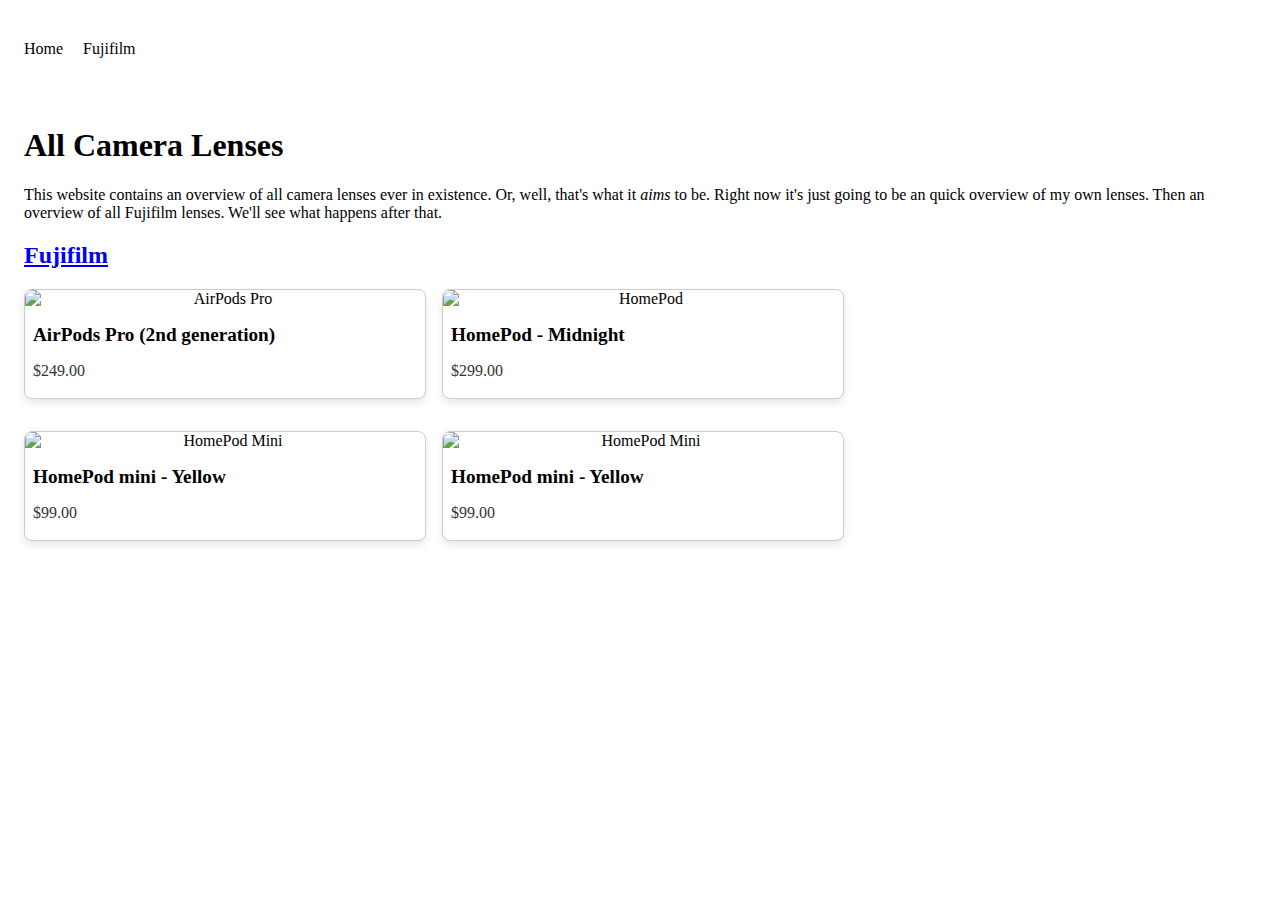
==== index.html @ 9817adc0 "Removed search and fixed media query styles" ====
<!DOCTYPE html>
<html lang="en">
<head>
    <meta charset="UTF-8">
    <meta name="viewport" content="width=device-width, initial-scale=1.0">
    <title>All Camera Lenses</title>
    <link rel="stylesheet" href="styles.css">
</head>
<body>
    <header>
        <nav>
  <ul>
    <li><a href="index.html">Home</a></li>
    <li><a href="fujifilm/index.html">Fujifilm</a></li>
  </ul>
</nav>
        <!-- Header content such as logo, navigation, etc. -->
    </header>
    
    <main>
        <H1>All Camera Lenses</H1>
        <p>This website contains an overview of all camera lenses ever in existence. Or, well, that's what it <i>aims</i> to be. Right now it's just going to be an quick overview of my own lenses. Then an overview of all Fujifilm lenses. We'll see what happens after that.</p>
        <h2><a href="/all-camera-lenses/fujifilm">Fujifilm</a></h2>
        <div class="card-container">
            <div class="card">
              <img src="https://via.placeholder.com/1200" alt="AirPods Pro">
              <h3>AirPods Pro (2nd generation)</h3>
              <p>$249.00</p>
            </div>
            <div class="card">
              <img src="https://via.placeholder.com/1200" alt="HomePod">
              <h3>HomePod - Midnight</h3>
              <p>$299.00</p>
            </div>
            <div class="card">
              <img src="https://via.placeholder.com/1200" alt="HomePod Mini">
              <h3>HomePod mini - Yellow</h3>
              <p>$99.00</p>
            </div>
            <div class="card">
                <img src="https://via.placeholder.com/1200" alt="HomePod Mini">
                <h3>HomePod mini - Yellow</h3>
                <p>$99.00</p>
              </div>
          </div>
    </main>
    
    <footer>
        <!-- Footer content such as copyright information, links, etc. -->
    </footer>

    <!-- Optional: Scripts at the end of the body for better page loading performance -->
    <script src="script.js"></script>
</body>
</html>
---- styles.css ----
/* Navigation styling */
nav {
  box-sizing: border-box;
  padding: 1rem;
}

nav ul {
  list-style-type: none;
  padding: 0;
}

nav li {
  display: inline;
  margin-right: 1rem;
}

nav a {
  text-decoration: none;
  color: #000;
}

nav a:hover {
  text-decoration: underline;
}

/* Main styling */
main {
  box-sizing: border-box;
  padding: 1rem;
}

/* card styling */
.card-container {
  width: 100%;
  display: flex;
  flex-wrap: wrap;
  gap: 1rem;
  justify-content: left;
}

.card {
  border: 1px solid #ccc;
  border-radius: 8px;
  text-align: center;
  background: #fff;
  box-shadow: 0 4px 8px rgba(0, 0, 0, 0.1);
  margin-bottom: 1rem;
  /* Add space below each card */
}

/* CSS for images inside cards */
.card img {
  display: block;
  margin-left: auto;
  margin-right: auto;
  max-width: 100%;
  height: auto;
  border-radius: 8px 8px 0px 0px;
  padding: 0 0 1rem;
}

.card h3 {
  text-align: left;
  margin: 0 8px 16px 8px;
  font-size: 1.2em;
}

.card p {
  text-align: left;
  margin: 0 0.5rem 1rem 0.5rem;
  color: #333;
  font-size: 1rem;
}

/* Mobile view: max 1 card per row */
@media (max-width: 769px) {
  .card {
    width: 100%;
  }
}

/* Tablet view: max 2 cards per row */
@media (min-width: 769px) and (max-width: 899px) {
  .card {
    width: calc(50% - 0.5rem);
    /* Adjust the width; account for gap */
  }
}

/* Desktop view: max 3 cards per row */
@media (min-width: 900px) {
  .card {
    width: calc(33.333% - (2rem / 3));
    /* Adjust the width; account for gap */
  }
}
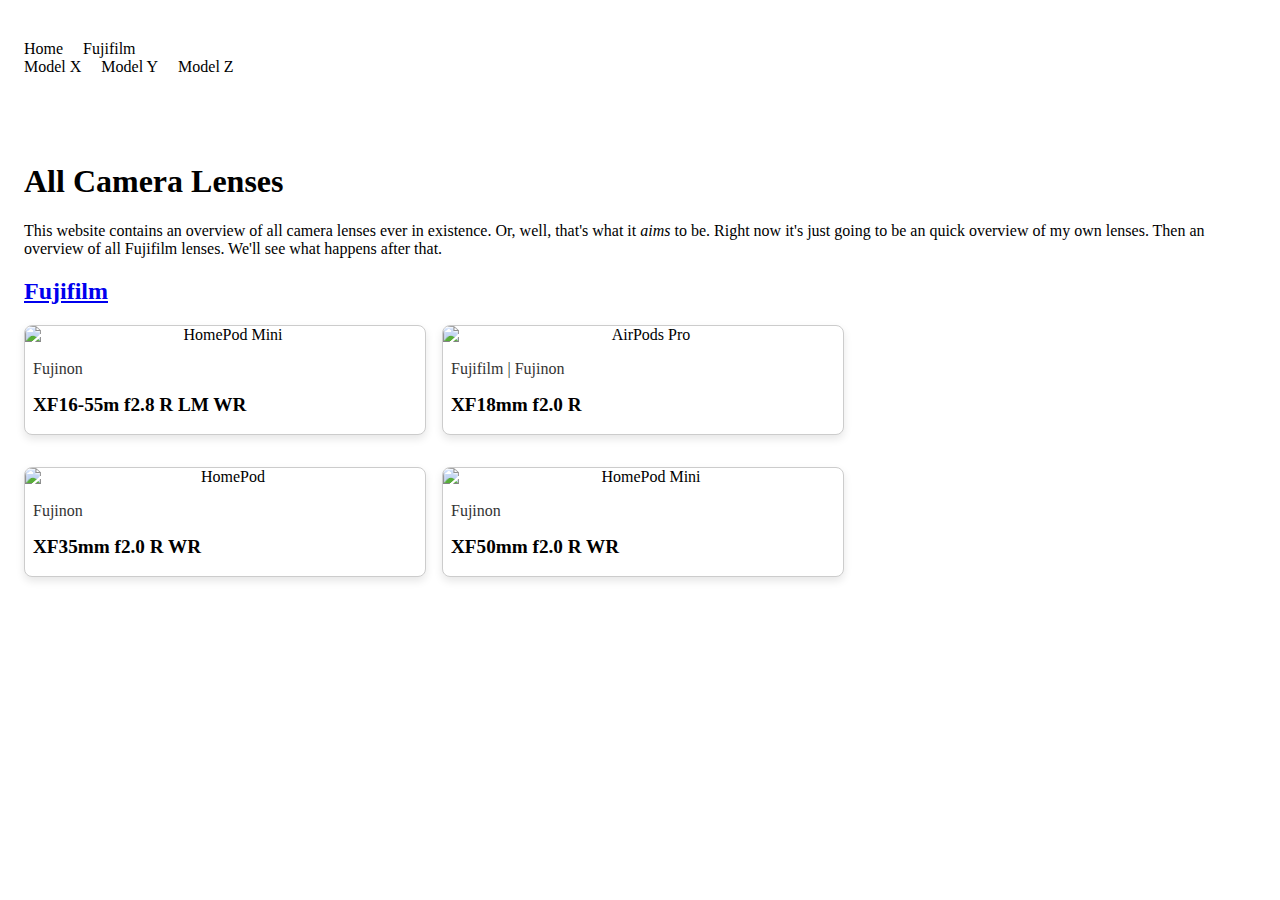
==== commit 6393ad2d: "Updated image of xf16-55" ====
--- a/index.html
+++ b/index.html
@@ -1,55 +1,67 @@
 <!DOCTYPE html>
 <html lang="en">
+
 <head>
-    <meta charset="UTF-8">
-    <meta name="viewport" content="width=device-width, initial-scale=1.0">
-    <title>All Camera Lenses</title>
-    <link rel="stylesheet" href="styles.css">
+  <meta charset="UTF-8">
+  <meta name="viewport" content="width=device-width, initial-scale=1.0">
+  <title>All Camera Lenses</title>
+  <link rel="stylesheet" href="styles.css">
 </head>
+
 <body>
-    <header>
-        <nav>
-  <ul>
-    <li><a href="index.html">Home</a></li>
-    <li><a href="fujifilm/index.html">Fujifilm</a></li>
-  </ul>
-</nav>
-        <!-- Header content such as logo, navigation, etc. -->
-    </header>
-    
-    <main>
-        <H1>All Camera Lenses</H1>
-        <p>This website contains an overview of all camera lenses ever in existence. Or, well, that's what it <i>aims</i> to be. Right now it's just going to be an quick overview of my own lenses. Then an overview of all Fujifilm lenses. We'll see what happens after that.</p>
-        <h2><a href="/all-camera-lenses/fujifilm">Fujifilm</a></h2>
-        <div class="card-container">
-            <div class="card">
-              <img src="https://via.placeholder.com/1200" alt="AirPods Pro">
-              <h3>AirPods Pro (2nd generation)</h3>
-              <p>$249.00</p>
-            </div>
-            <div class="card">
-              <img src="https://via.placeholder.com/1200" alt="HomePod">
-              <h3>HomePod - Midnight</h3>
-              <p>$299.00</p>
-            </div>
-            <div class="card">
-              <img src="https://via.placeholder.com/1200" alt="HomePod Mini">
-              <h3>HomePod mini - Yellow</h3>
-              <p>$99.00</p>
-            </div>
-            <div class="card">
-                <img src="https://via.placeholder.com/1200" alt="HomePod Mini">
-                <h3>HomePod mini - Yellow</h3>
-                <p>$99.00</p>
-              </div>
-          </div>
-    </main>
-    
-    <footer>
-        <!-- Footer content such as copyright information, links, etc. -->
-    </footer>
+  <header>
+    <nav>
+      <ul>
+        <li><a href="/">Home</a></li>
+        <li class="dropdown">
+          <a href="fujifilm/">Fujifilm</a>
+          <ul class="dropdown-content">
+            <li><a href="fujifilm/model-x/">Model X</a></li>
+            <li><a href="fujifilm/model-y/">Model Y</a></li>
+            <li><a href="fujifilm/model-z/">Model Z</a></li>
+          </ul>
+        </li>
+      </ul>
+    </nav>
+    <!-- Header content such as logo, navigation, etc. -->
+  </header>
 
-    <!-- Optional: Scripts at the end of the body for better page loading performance -->
-    <script src="script.js"></script>
+  <main>
+    <H1>All Camera Lenses</H1>
+    <p>This website contains an overview of all camera lenses ever in existence. Or, well, that's what it <i>aims</i> to
+      be. Right now it's just going to be an quick overview of my own lenses. Then an overview of all Fujifilm lenses.
+      We'll see what happens after that.</p>
+    <h2><a href="/all-camera-lenses/fujifilm">Fujifilm</a></h2>
+    <div class="card-container">
+      <div class="card">
+        <img src="assets/images/xf16-55mm-f2-8-r-lm-wr.jpeg" alt="HomePod Mini">
+        <p>Fujinon</p>
+        <h3>XF16-55m f2.8 R LM WR</h3>
+      </div>
+      <div class="card">
+        <img src="https://via.placeholder.com/1200" alt="AirPods Pro">
+        <p>Fujifilm | Fujinon</p>
+        <h3>XF18mm f2.0 R</h3>
+      </div>
+      <div class="card">
+        <img src="https://via.placeholder.com/1200" alt="HomePod">
+        <p>Fujinon</p>
+        <h3>XF35mm f2.0 R WR</h3>
+      </div>
+      <div class="card">
+        <img src="https://via.placeholder.com/1200" alt="HomePod Mini">
+        <p>Fujinon</p>
+        <h3>XF50mm f2.0 R WR</h3>
+      </div>
+    </div>
+  </main>
+
+  <footer>
+    <!-- Footer content such as copyright information, links, etc. -->
+  </footer>
+
+  <!-- Optional: Scripts at the end of the body for better page loading performance -->
+  <script src="script.js"></script>
 </body>
-</html>
+
+</html>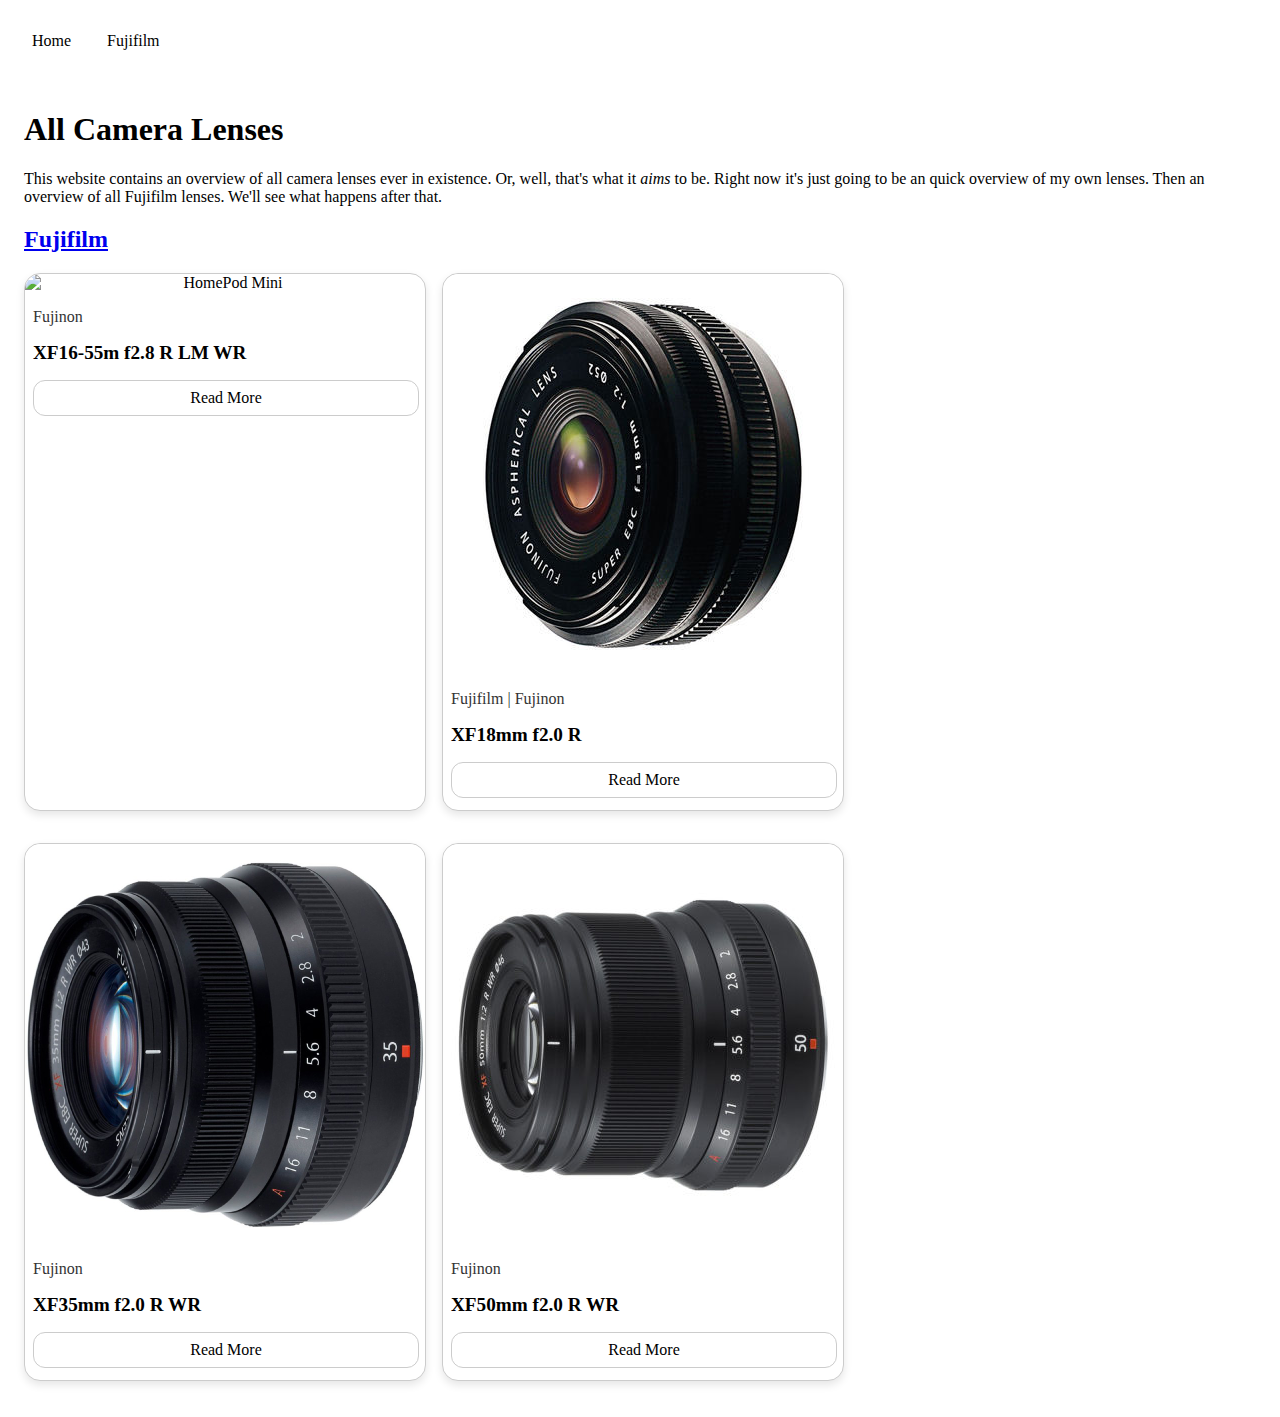
==== commit b030a44b: "Added read more button and updated border radius" ====
--- a/index.html
+++ b/index.html
@@ -37,21 +37,25 @@
         <img src="assets/images/xf16-55mm-f2-8-r-lm-wr.jpeg" alt="HomePod Mini">
         <p>Fujinon</p>
         <h3>XF16-55m f2.8 R LM WR</h3>
+        <a href="/another-page" class="btn">Read More</a>
       </div>
       <div class="card">
-        <img src="https://via.placeholder.com/1200" alt="AirPods Pro">
+        <img src="assets/images/xf18mm-f2-0-r.jpeg" alt="AirPods Pro">
         <p>Fujifilm | Fujinon</p>
         <h3>XF18mm f2.0 R</h3>
+        <a href="/another-page" class="btn">Read More</a>
       </div>
       <div class="card">
-        <img src="https://via.placeholder.com/1200" alt="HomePod">
+        <img src="assets/images/xf35mm-f2-0-r-wr.jpeg" alt="HomePod">
         <p>Fujinon</p>
         <h3>XF35mm f2.0 R WR</h3>
+        <a href="/another-page" class="btn">Read More</a>
       </div>
       <div class="card">
-        <img src="https://via.placeholder.com/1200" alt="HomePod Mini">
+        <img src="assets/images/xf50mm-f2-0-r-wr.jpeg" alt="HomePod Mini">
         <p>Fujinon</p>
         <h3>XF50mm f2.0 R WR</h3>
+        <a href="/another-page" class="btn">Read More</a>
       </div>
     </div>
   </main>
--- a/styles.css
+++ b/styles.css
@@ -1,4 +1,4 @@
-/* Navigation styling */
+/* NAVIGATION STYLING */
 nav {
   box-sizing: border-box;
   padding: 1rem;
@@ -23,7 +23,49 @@
   text-decoration: underline;
 }
 
-/* Main styling */
+/* Navigation base styles */
+nav ul {
+  list-style-type: none;
+  padding: 0;
+  margin: 0;
+}
+
+nav li {
+  display: inline-block;
+  position: relative;
+}
+
+nav a {
+  text-decoration: none;
+  display: block;
+  padding: 8px;
+  color: #000;
+}
+
+/* Navigation dropdown styling */
+.dropdown-content {
+  display: none;
+  position: absolute;
+  background-color: #f9f9f9;
+  min-width: 160px;
+  box-shadow: 0px 8px 16px 0px rgba(0, 0, 0, 0.2);
+  z-index: 1;
+}
+
+.dropdown-content li {
+  display: block;
+}
+
+.dropdown:hover .dropdown-content {
+  display: block;
+}
+
+.dropdown-content a:hover {
+  background-color: #ddd;
+}
+
+
+/* MAIN STYLING */
 main {
   box-sizing: border-box;
   padding: 1rem;
@@ -40,7 +82,7 @@
 
 .card {
   border: 1px solid #ccc;
-  border-radius: 8px;
+  border-radius: 1rem;
   text-align: center;
   background: #fff;
   box-shadow: 0 4px 8px rgba(0, 0, 0, 0.1);
@@ -55,14 +97,14 @@
   margin-right: auto;
   max-width: 100%;
   height: auto;
-  border-radius: 8px 8px 0px 0px;
+  border-radius: 1rem 1rem 0 0;
   padding: 0 0 1rem;
 }
 
 .card h3 {
   text-align: left;
-  margin: 0 8px 16px 8px;
-  font-size: 1.2em;
+  margin: 0 0.5rem 1rem .5rem;
+  font-size: 1.2rem;
 }
 
 .card p {
@@ -70,6 +112,27 @@
   margin: 0 0.5rem 1rem 0.5rem;
   color: #333;
   font-size: 1rem;
+}
+
+/* Card button styling */
+.btn {
+  display: inline-block; /* Allows setting padding and width */
+  width: calc(100% - 1rem); /* Full width of the card minus horizontal padding */
+  margin: 0 0.5rem 0.5rem; /* Aligns with the horizontal padding of text */
+  padding: 0.5rem 0; /* Vertical padding, similar to the text */
+  background-color: transparent; /* No fill */
+  border: 1px solid #ccc; /* Outline that matches the card */
+  border-radius: 0.75rem; /* Matches the card's border-radius */
+  color: #000; /* Button text color */
+  text-align: center; /* Center the text inside the button */
+  text-decoration: none; /* Remove underline from the link */
+  font-size: 1rem; /* Match the text size */
+}
+
+.btn:hover {
+  background-color: #f2f2f2; /* Light fill on hover */
+  text-decoration: none; /* Maintain no underline */
+  color: #000; /* Adjust color as needed */
 }
 
 /* Mobile view: max 1 card per row */
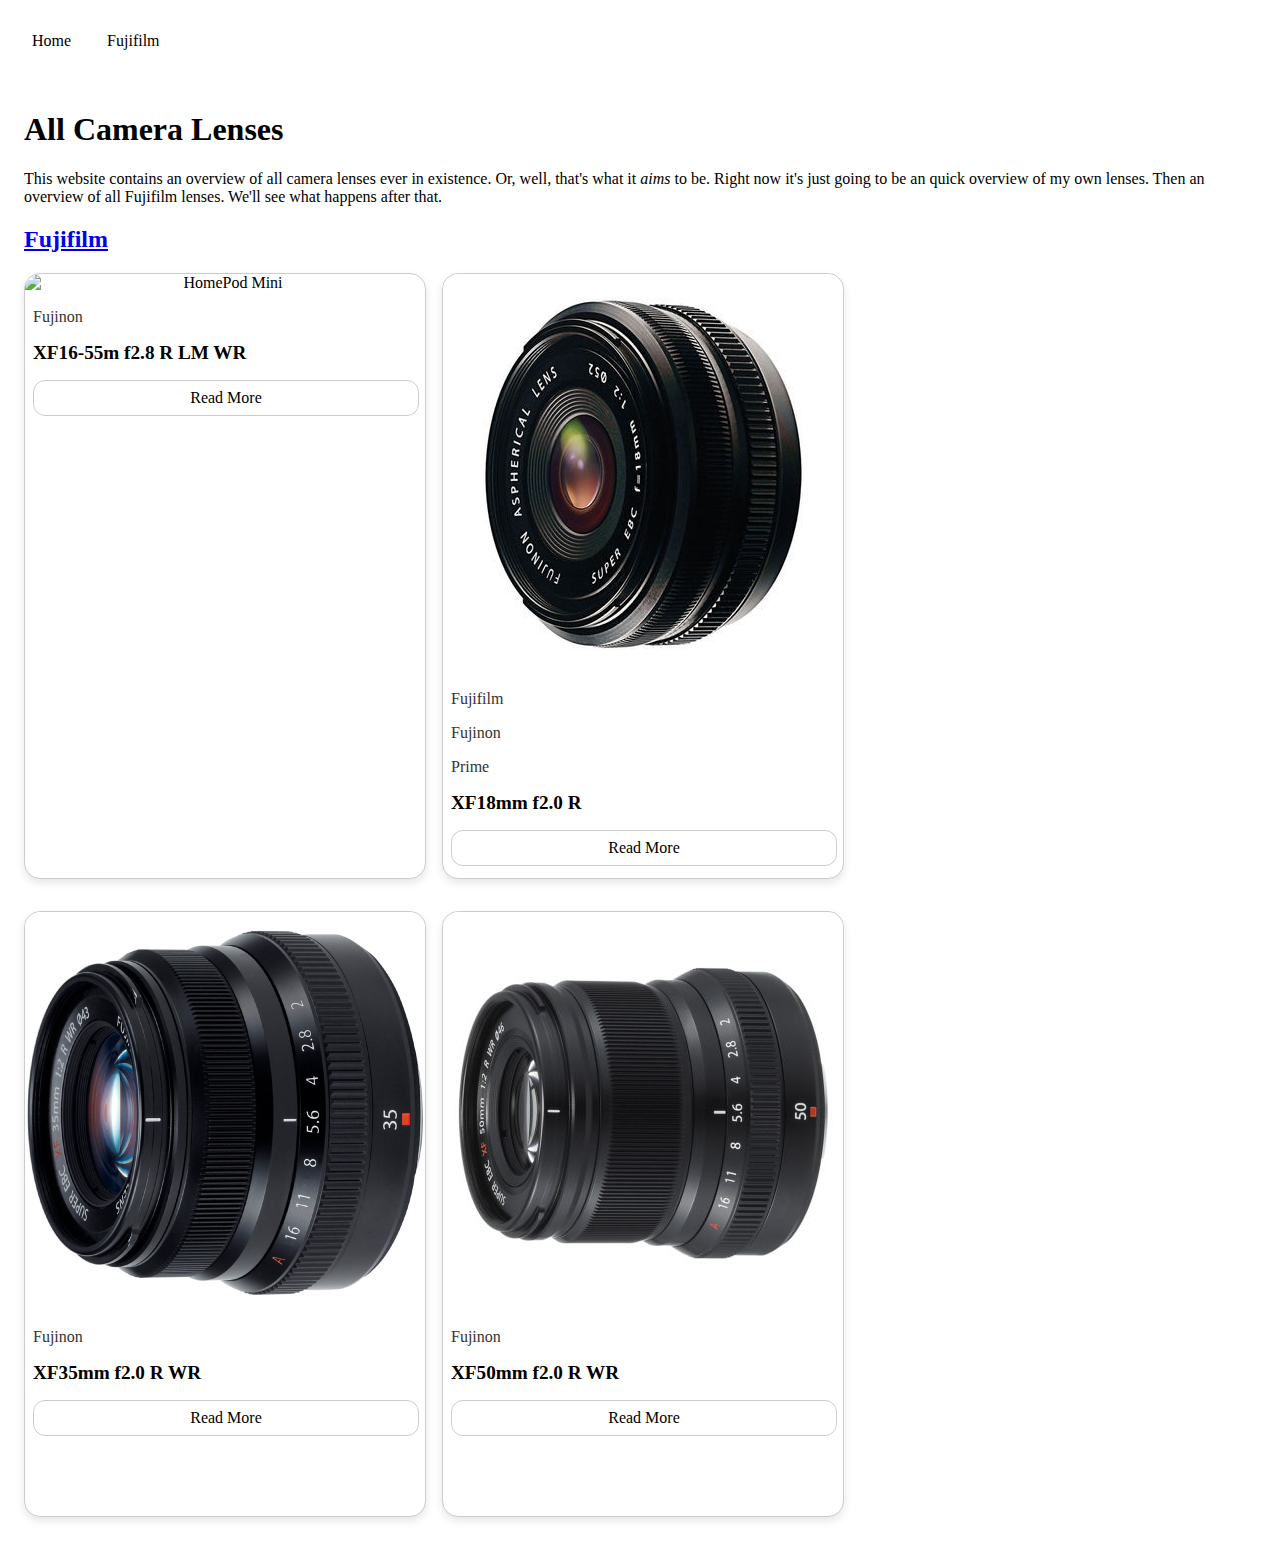
==== commit 6687db19: "Added tags to cards" ====
--- a/index.html
+++ b/index.html
@@ -41,7 +41,11 @@
       </div>
       <div class="card">
         <img src="assets/images/xf18mm-f2-0-r.jpeg" alt="AirPods Pro">
-        <p>Fujifilm | Fujinon</p>
+          <div class="tag-container">
+        <p>Fujifilm</p>
+        <p>Fujinon</p>
+        <p>Prime</p>
+        </div>
         <h3>XF18mm f2.0 R</h3>
         <a href="/another-page" class="btn">Read More</a>
       </div>
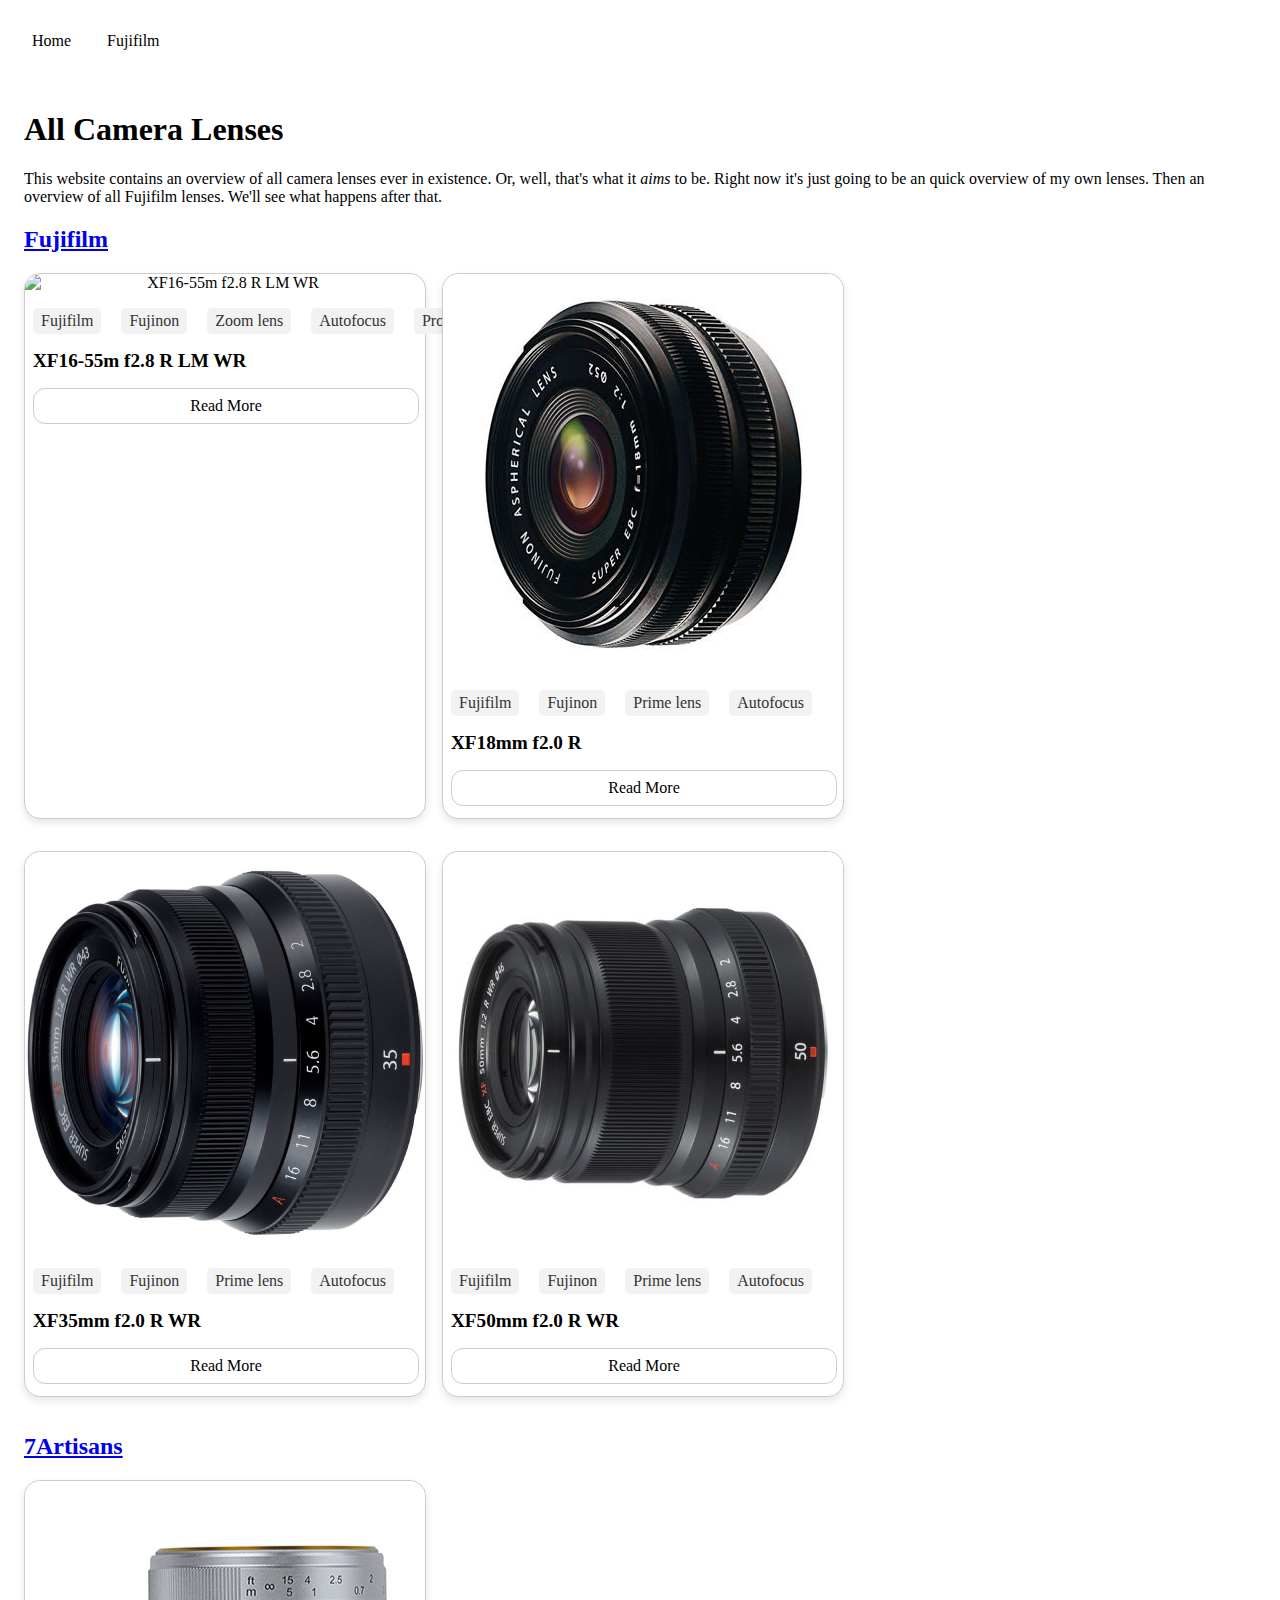
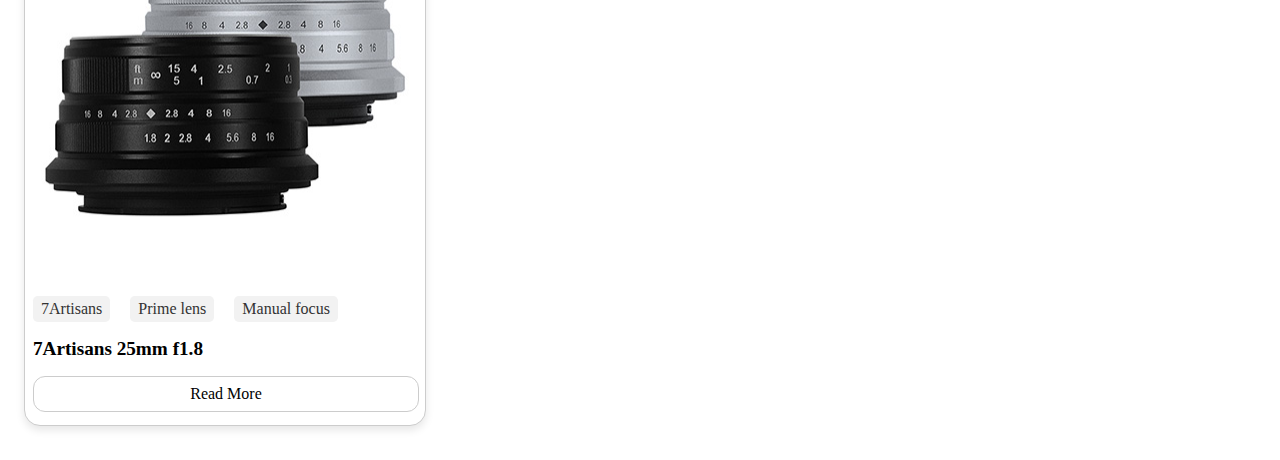
==== commit caff3c31: "Expanded homepage, added 7artisans, added tags" ====
--- a/index.html
+++ b/index.html
@@ -16,9 +16,9 @@
         <li class="dropdown">
           <a href="fujifilm/">Fujifilm</a>
           <ul class="dropdown-content">
-            <li><a href="fujifilm/model-x/">Model X</a></li>
-            <li><a href="fujifilm/model-y/">Model Y</a></li>
-            <li><a href="fujifilm/model-z/">Model Z</a></li>
+            <li><a href="fujifilm/xf16-55mm-f2-8-R-LM-WR/">Model X</a></li>
+            <li><a href="fujifilm/xf18mm-f2-0-R">Model Y</a></li>
+            <li><a href="fujifilm/xf35mm-f2-0-R-WR.html">Model Z</a></li>
           </ul>
         </li>
       </ul>
@@ -34,33 +34,62 @@
     <h2><a href="/all-camera-lenses/fujifilm">Fujifilm</a></h2>
     <div class="card-container">
       <div class="card">
-        <img src="assets/images/xf16-55mm-f2-8-r-lm-wr.jpeg" alt="HomePod Mini">
-        <p>Fujinon</p>
+        <img src="assets/images/xf16-55mm-f2-8-r-lm-wr.jpeg" alt="XF16-55m f2.8 R LM WR">
+        <div class="tag-container">
+          <p>Fujifilm</p>
+          <p>Fujinon</p>
+          <p>Zoom lens</p>
+          <p>Autofocus</p>
+          <p>Pro</p>
+          </div>
         <h3>XF16-55m f2.8 R LM WR</h3>
-        <a href="/another-page" class="btn">Read More</a>
+        <a href="fujifilm/xf16-55mm-f2-8-R-LM-WR.html" class="btn">Read More</a>
       </div>
       <div class="card">
-        <img src="assets/images/xf18mm-f2-0-r.jpeg" alt="AirPods Pro">
+        <img src="assets/images/xf18mm-f2-0-r.jpeg" alt="XF18mm f2.0 R">
           <div class="tag-container">
         <p>Fujifilm</p>
         <p>Fujinon</p>
-        <p>Prime</p>
+        <p>Prime lens</p>
+        <p>Autofocus</p>
         </div>
         <h3>XF18mm f2.0 R</h3>
-        <a href="/another-page" class="btn">Read More</a>
+        <a href="fujifilm/xf18mm-f2-0-R.html" class="btn">Read More</a>
       </div>
       <div class="card">
-        <img src="assets/images/xf35mm-f2-0-r-wr.jpeg" alt="HomePod">
-        <p>Fujinon</p>
+        <img src="assets/images/xf35mm-f2-0-r-wr.jpeg" alt="XF35mm f2.0 R WR">
+        <div class="tag-container">
+          <p>Fujifilm</p>
+          <p>Fujinon</p>
+          <p>Prime lens</p>
+          <p>Autofocus</p>
+          </div>
         <h3>XF35mm f2.0 R WR</h3>
-        <a href="/another-page" class="btn">Read More</a>
+        <a href="fujifilm/xf35mm-f2-0-R-WR.html" class="btn">Read More</a>
       </div>
       <div class="card">
-        <img src="assets/images/xf50mm-f2-0-r-wr.jpeg" alt="HomePod Mini">
-        <p>Fujinon</p>
+        <img src="assets/images/xf50mm-f2-0-r-wr.jpeg" alt="XF50mm f2.0 R WR">
+        <div class="tag-container">
+          <p>Fujifilm</p>
+          <p>Fujinon</p>
+          <p>Prime lens</p>
+          <p>Autofocus</p>
+          </div>
         <h3>XF50mm f2.0 R WR</h3>
-        <a href="/another-page" class="btn">Read More</a>
+        <a href="fujifilm/xf50mm-f2-0-R-WR.html" class="btn">Read More</a>
       </div>
+    </div>
+    <h2><a href="/all-camera-lenses/7artisans">7Artisans</a></h2>
+    <div class="card-container">
+      <div class="card">
+        <img src="assets/images/7artisans-25mm-f1-8.jpeg" alt="7Artisans 25mm f1.8">
+        <div class="tag-container">
+          <p>7Artisans</p>
+          <p>Prime lens</p>
+          <p>Manual focus</p>
+          </div>
+        <h3>7Artisans 25mm f1.8</h3>
+        <a href="7Artisans/7artisans-25mm-f1-8.html" class="btn">Read More</a>
     </div>
   </main>
 
--- a/styles.css
+++ b/styles.css
@@ -81,6 +81,7 @@
 }
 
 .card {
+  width: 100%; /* Mobile first: cards take full width */
   border: 1px solid #ccc;
   border-radius: 1rem;
   text-align: center;
@@ -101,6 +102,22 @@
   padding: 0 0 1rem;
 }
 
+.tag-container {
+    display: flex; /* Aligns the paragraphs horizontally */
+    gap: 0.25rem; /* Adds some space between each paragraph/label */
+    /* Additional styling for positioning the container on the card, if needed */
+}
+
+.tag-container p {
+    background-color: #f2f2f2; /* Light grey background, adjust as needed */
+    color: #000; /* Text color */
+    padding: 0.25rem 0.5rem; /* Adds padding inside each label */
+    border-radius: 0.3rem; /* Rounded corners for the label look */
+    font-size: 0.75rem; /* Adjust font size as needed */
+    white-space: nowrap; /* Prevents the text from wrapping */
+    margin: 0; /* Removes default margin from <p> elements */
+}
+
 .card h3 {
   text-align: left;
   margin: 0 0.5rem 1rem .5rem;
@@ -116,44 +133,50 @@
 
 /* Card button styling */
 .btn {
-  display: inline-block; /* Allows setting padding and width */
-  width: calc(100% - 1rem); /* Full width of the card minus horizontal padding */
-  margin: 0 0.5rem 0.5rem; /* Aligns with the horizontal padding of text */
-  padding: 0.5rem 0; /* Vertical padding, similar to the text */
-  background-color: transparent; /* No fill */
-  border: 1px solid #ccc; /* Outline that matches the card */
-  border-radius: 0.75rem; /* Matches the card's border-radius */
-  color: #000; /* Button text color */
-  text-align: center; /* Center the text inside the button */
-  text-decoration: none; /* Remove underline from the link */
-  font-size: 1rem; /* Match the text size */
+  display: inline-block;
+  /* Allows setting padding and width */
+  width: calc(100% - 1rem);
+  /* Full width of the card minus horizontal padding */
+  margin: 0 0.5rem 0.5rem;
+  /* Aligns with the horizontal padding of text */
+  padding: 0.5rem 0;
+  /* Vertical padding, similar to the text */
+  background-color: transparent;
+  /* No fill */
+  border: 1px solid #ccc;
+  /* Outline that matches the card */
+  border-radius: 0.75rem;
+  /* Matches the card's border-radius */
+  color: #000;
+  /* Button text color */
+  text-align: center;
+  /* Center the text inside the button */
+  text-decoration: none;
+  /* Remove underline from the link */
+  font-size: 1rem;
+  /* Match the text size */
 }
 
 .btn:hover {
-  background-color: #f2f2f2; /* Light fill on hover */
-  text-decoration: none; /* Maintain no underline */
-  color: #000; /* Adjust color as needed */
-}
-
-/* Mobile view: max 1 card per row */
-@media (max-width: 769px) {
-  .card {
-    width: 100%;
-  }
+  background-color: #f2f2f2;
+  /* Light fill on hover */
+  text-decoration: none;
+  /* Maintain no underline */
+  color: #000;
+  /* Adjust color as needed */
 }
 
 /* Tablet view: max 2 cards per row */
-@media (min-width: 769px) and (max-width: 899px) {
+@media (min-width: 48.063rem) and (max-width: 56.1875rem) { /* 769px to 899px if 1rem = 16px */
   .card {
     width: calc(50% - 0.5rem);
-    /* Adjust the width; account for gap */
   }
 }
 
 /* Desktop view: max 3 cards per row */
-@media (min-width: 900px) {
+@media (min-width: 56.25rem) { /* 900px if 1rem = 16px */
   .card {
     width: calc(33.333% - (2rem / 3));
-    /* Adjust the width; account for gap */
+    max-width: 25rem;
   }
 }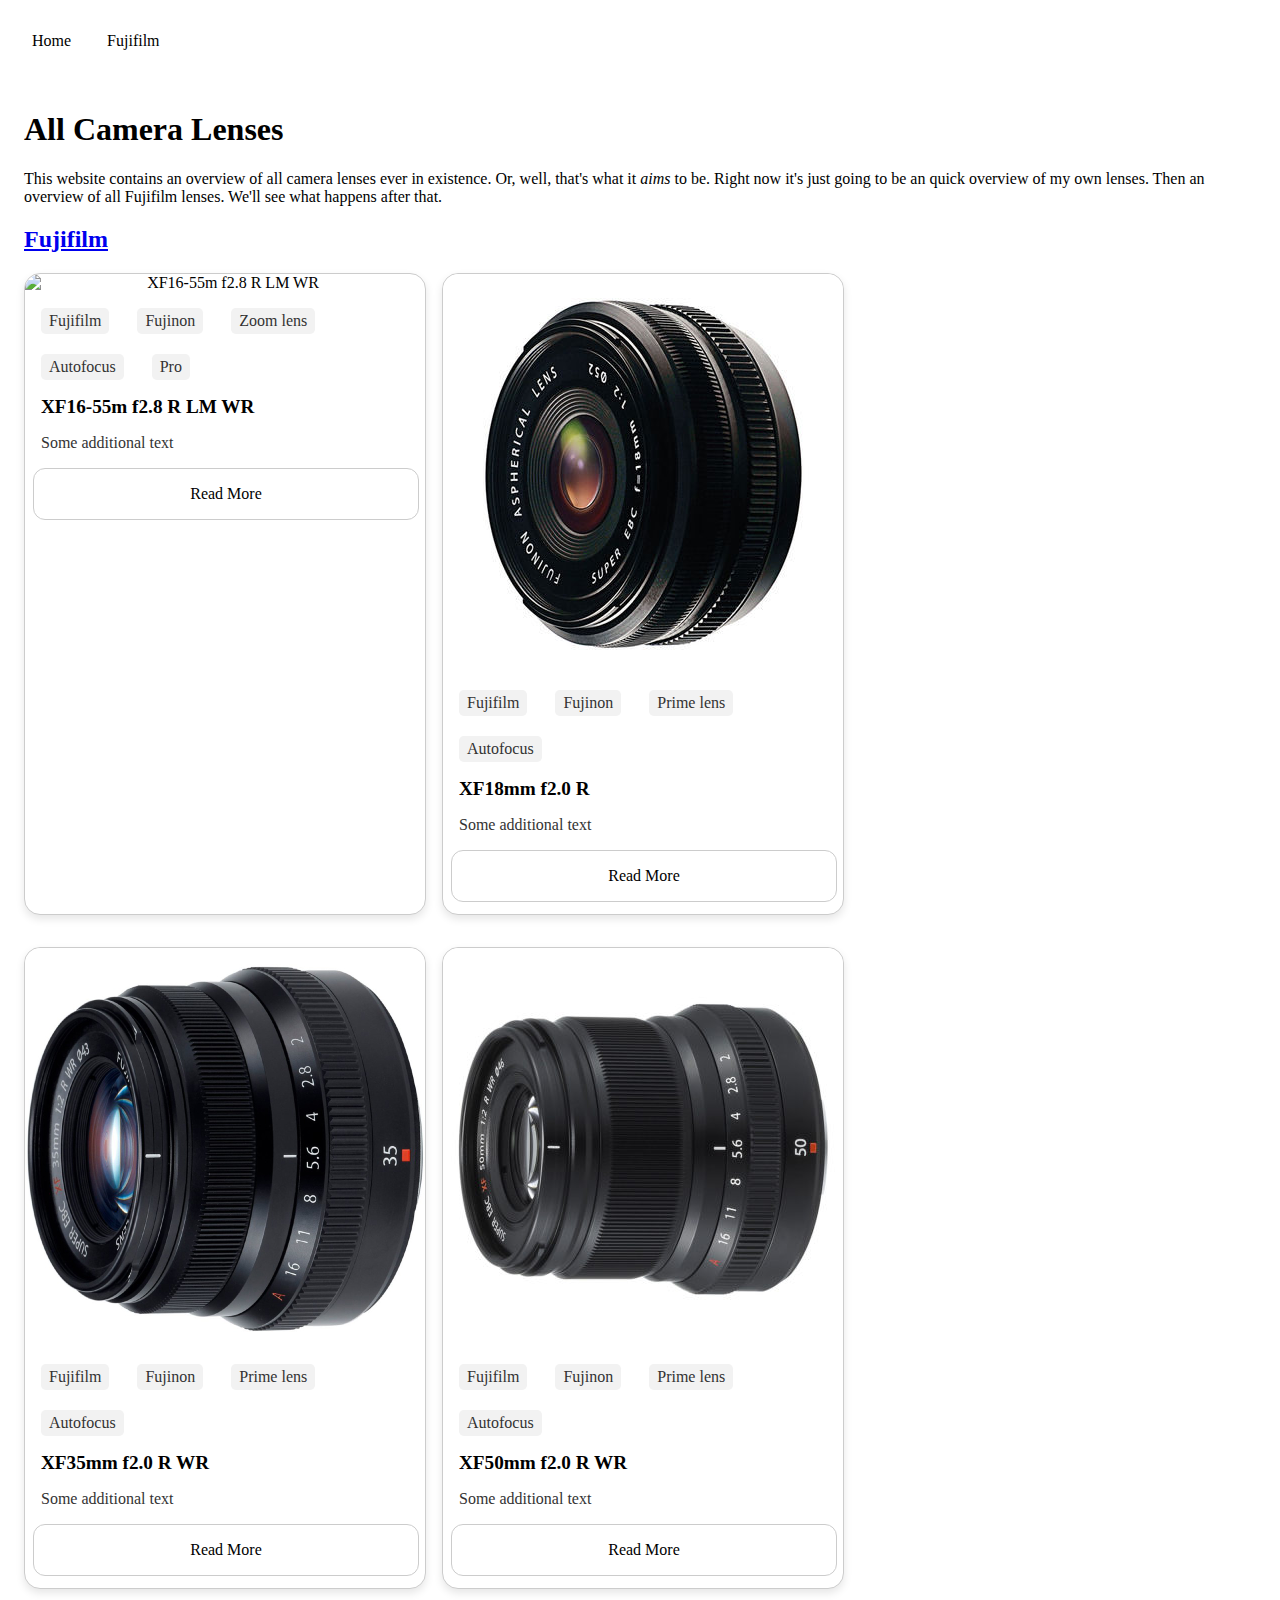
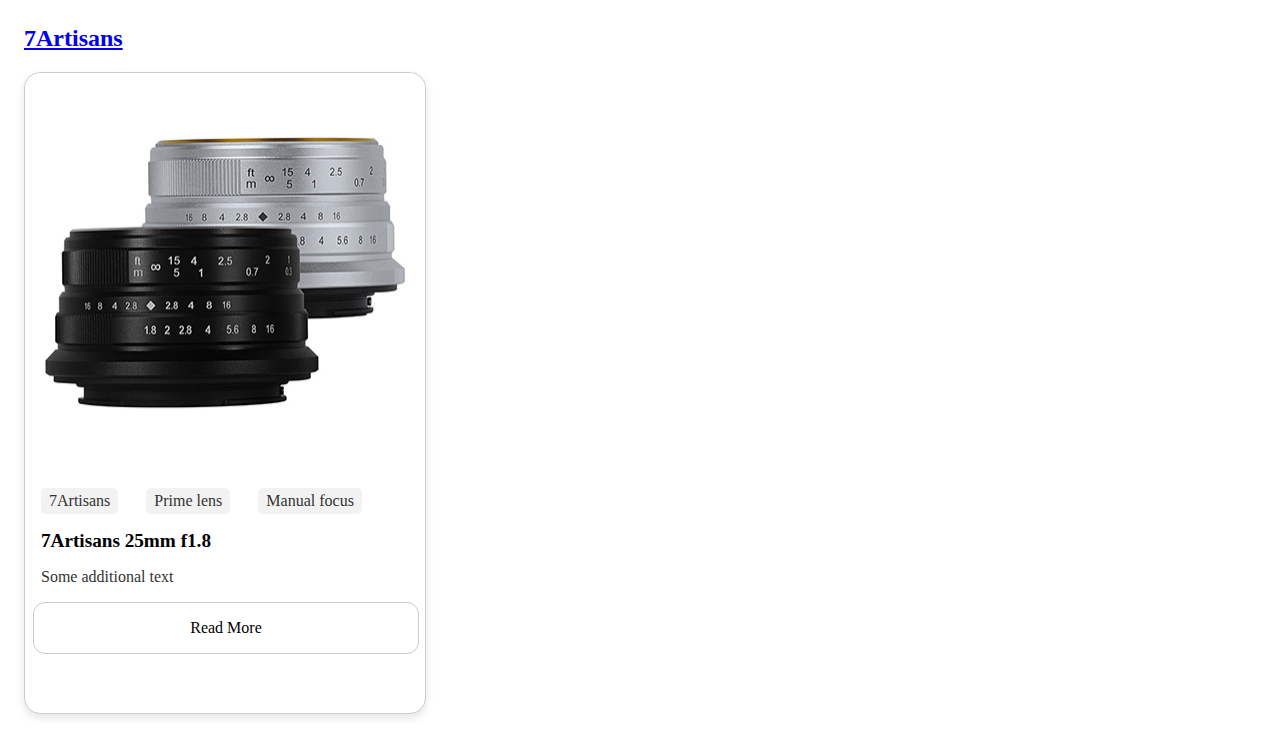
==== commit 5dff464a: "index.html and styles.css" ====
--- a/index.html
+++ b/index.html
@@ -43,6 +43,7 @@
           <p>Pro</p>
           </div>
         <h3>XF16-55m f2.8 R LM WR</h3>
+        <p>Some additional text</p>
         <a href="fujifilm/xf16-55mm-f2-8-R-LM-WR.html" class="btn">Read More</a>
       </div>
       <div class="card">
@@ -54,6 +55,7 @@
         <p>Autofocus</p>
         </div>
         <h3>XF18mm f2.0 R</h3>
+        <p>Some additional text</p>
         <a href="fujifilm/xf18mm-f2-0-R.html" class="btn">Read More</a>
       </div>
       <div class="card">
@@ -65,6 +67,7 @@
           <p>Autofocus</p>
           </div>
         <h3>XF35mm f2.0 R WR</h3>
+        <p>Some additional text</p>
         <a href="fujifilm/xf35mm-f2-0-R-WR.html" class="btn">Read More</a>
       </div>
       <div class="card">
@@ -76,6 +79,7 @@
           <p>Autofocus</p>
           </div>
         <h3>XF50mm f2.0 R WR</h3>
+        <p>Some additional text</p>
         <a href="fujifilm/xf50mm-f2-0-R-WR.html" class="btn">Read More</a>
       </div>
     </div>
@@ -89,6 +93,7 @@
           <p>Manual focus</p>
           </div>
         <h3>7Artisans 25mm f1.8</h3>
+        <p>Some additional text</p>
         <a href="7Artisans/7artisans-25mm-f1-8.html" class="btn">Read More</a>
     </div>
   </main>
--- a/styles.css
+++ b/styles.css
@@ -104,8 +104,9 @@
 
 .tag-container {
     display: flex; /* Aligns the paragraphs horizontally */
+    flex-wrap: wrap; /* Allows items to wrap onto the next line */
     gap: 0.25rem; /* Adds some space between each paragraph/label */
-    /* Additional styling for positioning the container on the card, if needed */
+    padding: 0rem; /* Adds padding around the tags */
 }
 
 .tag-container p {
@@ -115,18 +116,19 @@
     border-radius: 0.3rem; /* Rounded corners for the label look */
     font-size: 0.75rem; /* Adjust font size as needed */
     white-space: nowrap; /* Prevents the text from wrapping */
-    margin: 0; /* Removes default margin from <p> elements */
+    margin: 0; /* Initially remove the margin */
+    margin-bottom: 0.1rem; /* Smaller bottom margin to reduce vertical space between rows */
 }
 
 .card h3 {
   text-align: left;
-  margin: 0 0.5rem 1rem .5rem;
+  margin: 0 0.5rem 1rem 1rem;
   font-size: 1.2rem;
 }
 
 .card p {
   text-align: left;
-  margin: 0 0.5rem 1rem 0.5rem;
+  margin: 0 0.5rem 1rem 1rem;
   color: #333;
   font-size: 1rem;
 }
@@ -139,7 +141,7 @@
   /* Full width of the card minus horizontal padding */
   margin: 0 0.5rem 0.5rem;
   /* Aligns with the horizontal padding of text */
-  padding: 0.5rem 0;
+  padding: 1rem 0;
   /* Vertical padding, similar to the text */
   background-color: transparent;
   /* No fill */
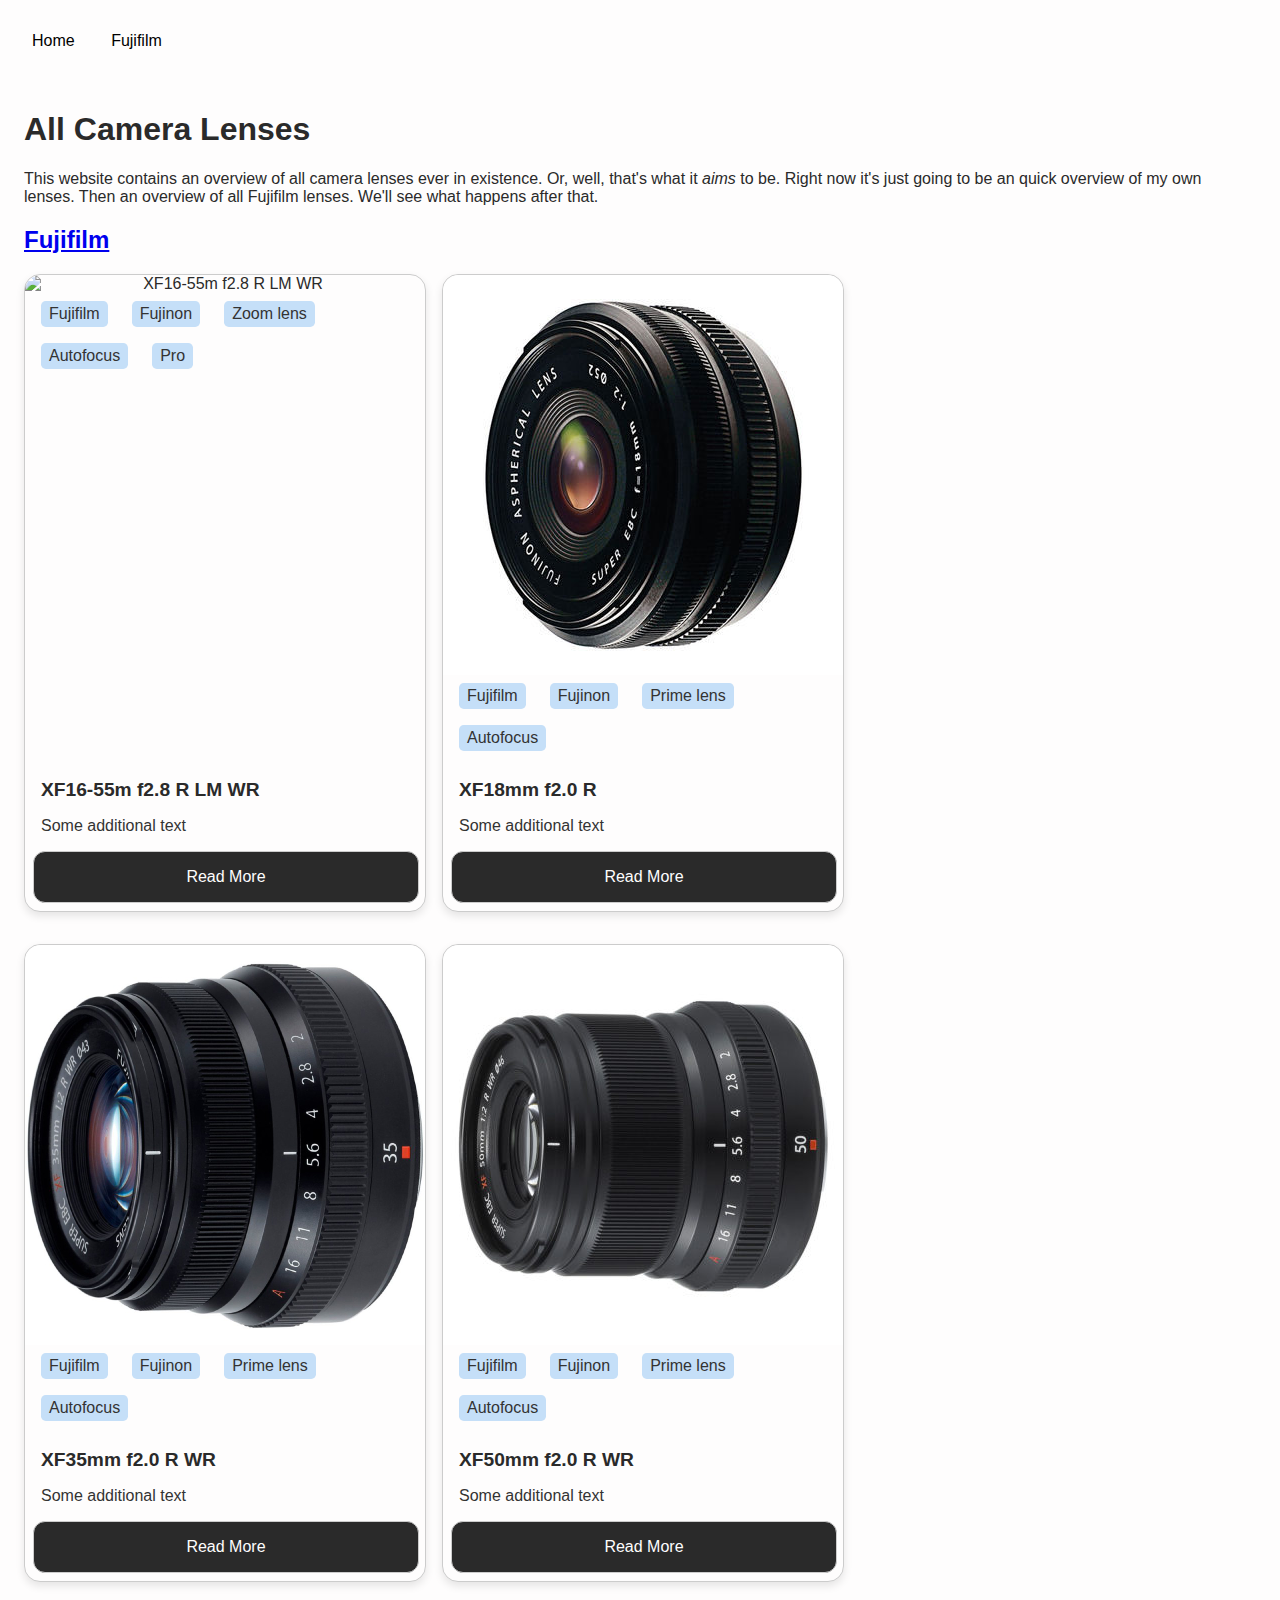
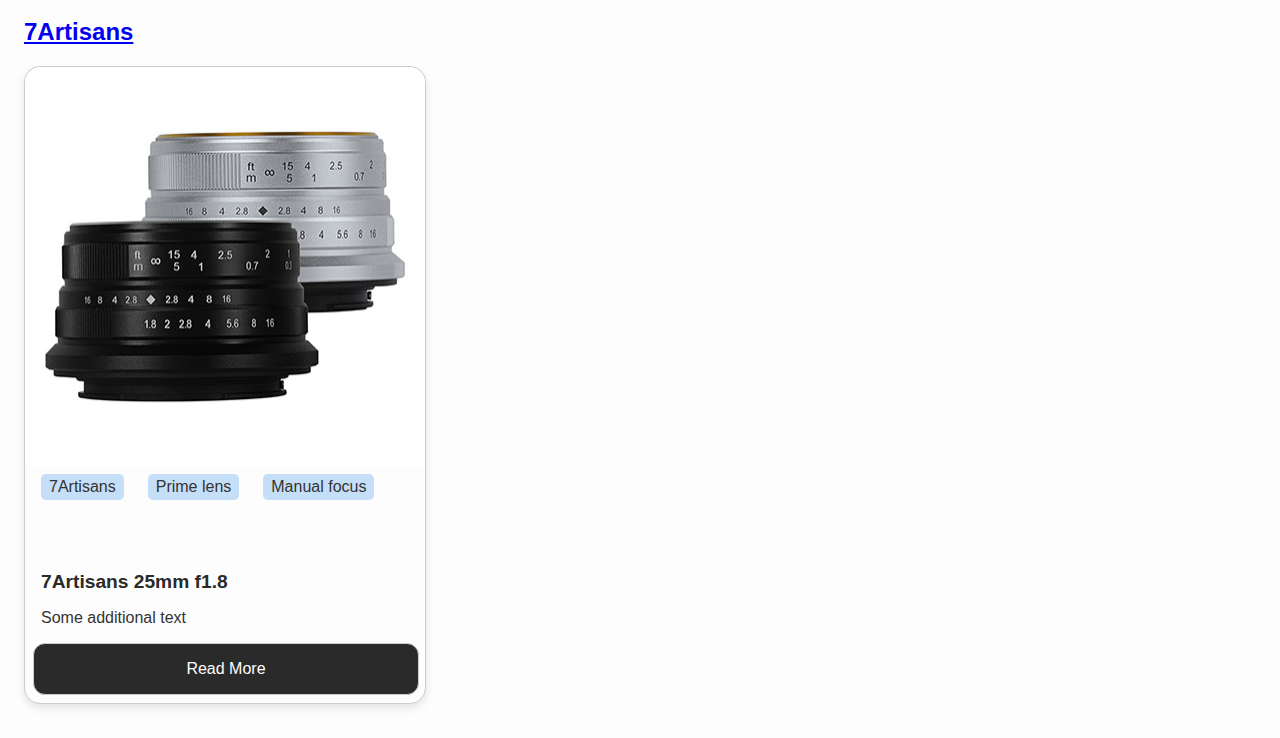
==== commit 9a9de170: "Fixed spacing on cards and renamed css selectors" ====
--- a/index.html
+++ b/index.html
@@ -16,9 +16,10 @@
         <li class="dropdown">
           <a href="fujifilm/">Fujifilm</a>
           <ul class="dropdown-content">
-            <li><a href="fujifilm/xf16-55mm-f2-8-R-LM-WR/">Model X</a></li>
-            <li><a href="fujifilm/xf18mm-f2-0-R">Model Y</a></li>
-            <li><a href="fujifilm/xf35mm-f2-0-R-WR.html">Model Z</a></li>
+            <li><a href="fujifilm/xf16-55mm-f2-8-R-LM-WR.html">XF16-55m f2.8 R LM WR</a></li>
+            <li><a href="fujifilm/xf18mm-f2-0-R.html">XF18mm f2.0 R</a></li>
+            <li><a href="fujifilm/xf35mm-f2-0-R-WR.html">XF35mm f2.0 R WR</a></li>
+            <li><a href="fujifilm/xf50mm-f2-0-R-WR.html">XF50mm f2.0 R WR</a></li>
           </ul>
         </li>
       </ul>
@@ -35,67 +36,78 @@
     <div class="card-container">
       <div class="card">
         <img src="assets/images/xf16-55mm-f2-8-r-lm-wr.jpeg" alt="XF16-55m f2.8 R LM WR">
-        <div class="tag-container">
-          <p>Fujifilm</p>
-          <p>Fujinon</p>
-          <p>Zoom lens</p>
-          <p>Autofocus</p>
-          <p>Pro</p>
+          <div class="card-tags">
+            <p>Fujifilm</p>
+            <p>Fujinon</p>
+            <p>Zoom lens</p>
+            <p>Autofocus</p>
+            <p>Pro</p>
           </div>
-        <h3>XF16-55m f2.8 R LM WR</h3>
-        <p>Some additional text</p>
-        <a href="fujifilm/xf16-55mm-f2-8-R-LM-WR.html" class="btn">Read More</a>
+          <div class="card-content">
+          <h3>XF16-55m f2.8 R LM WR</h3>
+          <p>Some additional text</p>
+          <a href="fujifilm/xf16-55mm-f2-8-R-LM-WR.html" class="btn">Read More</a>
+        </div>
       </div>
       <div class="card">
         <img src="assets/images/xf18mm-f2-0-r.jpeg" alt="XF18mm f2.0 R">
-          <div class="tag-container">
-        <p>Fujifilm</p>
-        <p>Fujinon</p>
-        <p>Prime lens</p>
-        <p>Autofocus</p>
+
+          <div class="card-tags">
+            <p>Fujifilm</p>
+            <p>Fujinon</p>
+            <p>Prime lens</p>
+            <p>Autofocus</p>
+          </div>
+          <div class="card-content">
+          <h3>XF18mm f2.0 R</h3>
+          <p>Some additional text</p>
+          <a href="fujifilm/xf18mm-f2-0-R.html" class="btn">Read More</a>
         </div>
-        <h3>XF18mm f2.0 R</h3>
-        <p>Some additional text</p>
-        <a href="fujifilm/xf18mm-f2-0-R.html" class="btn">Read More</a>
       </div>
       <div class="card">
         <img src="assets/images/xf35mm-f2-0-r-wr.jpeg" alt="XF35mm f2.0 R WR">
-        <div class="tag-container">
-          <p>Fujifilm</p>
-          <p>Fujinon</p>
-          <p>Prime lens</p>
-          <p>Autofocus</p>
+          <div class="card-tags">
+            <p>Fujifilm</p>
+            <p>Fujinon</p>
+            <p>Prime lens</p>
+            <p>Autofocus</p>
           </div>
-        <h3>XF35mm f2.0 R WR</h3>
-        <p>Some additional text</p>
-        <a href="fujifilm/xf35mm-f2-0-R-WR.html" class="btn">Read More</a>
+          <div class="card-content">
+          <h3>XF35mm f2.0 R WR</h3>
+          <p>Some additional text</p>
+          <a href="fujifilm/xf35mm-f2-0-R-WR.html" class="btn">Read More</a>
+        </div>
       </div>
       <div class="card">
         <img src="assets/images/xf50mm-f2-0-r-wr.jpeg" alt="XF50mm f2.0 R WR">
-        <div class="tag-container">
-          <p>Fujifilm</p>
-          <p>Fujinon</p>
-          <p>Prime lens</p>
-          <p>Autofocus</p>
+          <div class="card-tags">
+            <p>Fujifilm</p>
+            <p>Fujinon</p>
+            <p>Prime lens</p>
+            <p>Autofocus</p>
           </div>
-        <h3>XF50mm f2.0 R WR</h3>
-        <p>Some additional text</p>
-        <a href="fujifilm/xf50mm-f2-0-R-WR.html" class="btn">Read More</a>
+          <div class="card-content">
+          <h3>XF50mm f2.0 R WR</h3>
+          <p>Some additional text</p>
+          <a href="fujifilm/xf50mm-f2-0-R-WR.html" class="btn">Read More</a>
+        </div>
       </div>
     </div>
     <h2><a href="/all-camera-lenses/7artisans">7Artisans</a></h2>
     <div class="card-container">
       <div class="card">
         <img src="assets/images/7artisans-25mm-f1-8.jpeg" alt="7Artisans 25mm f1.8">
-        <div class="tag-container">
-          <p>7Artisans</p>
-          <p>Prime lens</p>
-          <p>Manual focus</p>
+          <div class="card-tags">
+            <p>7Artisans</p>
+            <p>Prime lens</p>
+            <p>Manual focus</p>
           </div>
-        <h3>7Artisans 25mm f1.8</h3>
-        <p>Some additional text</p>
-        <a href="7Artisans/7artisans-25mm-f1-8.html" class="btn">Read More</a>
-    </div>
+          <div class="card-content">
+          <h3>7Artisans 25mm f1.8</h3>
+          <p>Some additional text</p>
+          <a href="7artisans/7artisans-25mm-f1-8.html" class="btn">Read More</a>
+        </div>
+      </div>
   </main>
 
   <footer>
--- a/styles.css
+++ b/styles.css
@@ -1,3 +1,29 @@
+/* COLORS AND GOODIES*/
+:root {
+  --primary-color: #466365;
+  /* Soft blue for primary actions */
+  --secondary-color: #c5dff8;
+  /* Light grey for backgrounds or secondary elements */
+  --accent-color: #444444;
+  /* Soft red for accents or highlights */
+  --background-color: #fefdfd;
+  /* White background */
+  --text-color: #2a2a2a;
+  /* Dark greyish blue for primary text */
+  --button-color: #2a2a2a;
+  /* Soft blue, similar to primary for button backgrounds */
+  --button-text-color: #fefdfd;
+  /* White text on buttons */
+}
+
+/* General Body Styles */
+body {
+  background-color: var(--background-color);
+  color: var(--text-color);
+  font-family: Arial, sans-serif;
+}
+
+
 /* NAVIGATION STYLING */
 nav {
   box-sizing: border-box;
@@ -15,11 +41,13 @@
 }
 
 nav a {
-  text-decoration: none;
-  color: #000;
+  color: var(--primary-color);
+  padding: 8px;
+  text-decoration: none;
 }
 
 nav a:hover {
+  color: var(--accent-color);
   text-decoration: underline;
 }
 
@@ -46,9 +74,9 @@
 .dropdown-content {
   display: none;
   position: absolute;
-  background-color: #f9f9f9;
+  background-color: var(--background-color);
   min-width: 160px;
-  box-shadow: 0px 8px 16px 0px rgba(0, 0, 0, 0.2);
+  box-shadow: 0px 0.5rem 1rem 0px rgba(0, 0, 0, 0.2);
   z-index: 1;
 }
 
@@ -61,7 +89,7 @@
 }
 
 .dropdown-content a:hover {
-  background-color: #ddd;
+  background-color: var(--secondary-color);
 }
 
 
@@ -81,11 +109,14 @@
 }
 
 .card {
-  width: 100%; /* Mobile first: cards take full width */
+  display: flex;
+  flex-direction: column;
+  width: 100%;
+  /* Mobile first: cards take full width */
   border: 1px solid #ccc;
   border-radius: 1rem;
   text-align: center;
-  background: #fff;
+  background-color: var(--background-color);
   box-shadow: 0 4px 8px rgba(0, 0, 0, 0.1);
   margin-bottom: 1rem;
   /* Add space below each card */
@@ -93,31 +124,50 @@
 
 /* CSS for images inside cards */
 .card img {
-  display: block;
-  margin-left: auto;
-  margin-right: auto;
-  max-width: 100%;
+  width: 100%;
+  /* Ensures the image is always full width of the card */
   height: auto;
+  /* Maintains the aspect ratio */
   border-radius: 1rem 1rem 0 0;
-  padding: 0 0 1rem;
-}
-
-.tag-container {
-    display: flex; /* Aligns the paragraphs horizontally */
-    flex-wrap: wrap; /* Allows items to wrap onto the next line */
-    gap: 0.25rem; /* Adds some space between each paragraph/label */
-    padding: 0rem; /* Adds padding around the tags */
-}
-
-.tag-container p {
-    background-color: #f2f2f2; /* Light grey background, adjust as needed */
-    color: #000; /* Text color */
-    padding: 0.25rem 0.5rem; /* Adds padding inside each label */
-    border-radius: 0.3rem; /* Rounded corners for the label look */
-    font-size: 0.75rem; /* Adjust font size as needed */
-    white-space: nowrap; /* Prevents the text from wrapping */
-    margin: 0; /* Initially remove the margin */
-    margin-bottom: 0.1rem; /* Smaller bottom margin to reduce vertical space between rows */
+  /* Rounded corners on top only */
+}
+
+.card-tags {
+  display: flex;
+  /* Aligns the paragraphs horizontally */
+  flex-wrap: wrap;
+  /* Allows items to wrap onto the next line */
+  align-items: flex-start; /* Aligns items to the start of the container */
+  gap: 0;
+  /* Adds some space between each paragraph/label */
+  padding: 0.5rem 0; /* Padding for top and bottom inside the container */
+}
+
+.card-tags p {
+  background-color: var(--secondary-color);
+  color: var(--text-color);
+  padding: .25rem .5rem;
+  /* Adds padding inside each label */
+  border-radius: 0.3rem;
+  /* Rounded corners for the label look */
+  font-size: .75rem;
+  /* Adjust font size as needed */
+  white-space: nowrap;
+  /* Prevents the text from wrapping */
+  margin: 0;
+  margin-right: 0.25rem; /* Right margin for spacing between tags on the same line */
+  /* Initially remove the margin */
+  margin-bottom: 0.1rem;
+  /* Smaller bottom margin to reduce vertical space between rows */
+  flex: 0 0 auto; /* Prevents the tags from growing or shrinking */
+}
+
+.card-content {
+  display: flex;
+  flex-direction: column;
+  justify-content: flex-end;
+  flex-grow: 1;
+  /* Takes up all available space in the flex container */
 }
 
 .card h3 {
@@ -134,22 +184,21 @@
 }
 
 /* Card button styling */
-.btn {
-  display: inline-block;
-  /* Allows setting padding and width */
+.card a.btn {
+  margin-top: auto; /* Pushes the button to the bottom if there is space */
   width: calc(100% - 1rem);
   /* Full width of the card minus horizontal padding */
   margin: 0 0.5rem 0.5rem;
   /* Aligns with the horizontal padding of text */
   padding: 1rem 0;
   /* Vertical padding, similar to the text */
-  background-color: transparent;
+  background-color: var(--button-color);
   /* No fill */
   border: 1px solid #ccc;
   /* Outline that matches the card */
   border-radius: 0.75rem;
   /* Matches the card's border-radius */
-  color: #000;
+  color: var(--button-text-color);
   /* Button text color */
   text-align: center;
   /* Center the text inside the button */
@@ -159,24 +208,28 @@
   /* Match the text size */
 }
 
-.btn:hover {
-  background-color: #f2f2f2;
-  /* Light fill on hover */
+.card a.btn:hover {
+  background-color: var(--accent-color);
+  /* Change to accent color on hover */
   text-decoration: none;
   /* Maintain no underline */
-  color: #000;
+  color: var(--button-text-color);
   /* Adjust color as needed */
 }
 
 /* Tablet view: max 2 cards per row */
-@media (min-width: 48.063rem) and (max-width: 56.1875rem) { /* 769px to 899px if 1rem = 16px */
+@media (min-width: 48.063rem) and (max-width: 56.1875rem) {
+
+  /* 769px to 899px if 1rem = 16px */
   .card {
     width: calc(50% - 0.5rem);
   }
 }
 
 /* Desktop view: max 3 cards per row */
-@media (min-width: 56.25rem) { /* 900px if 1rem = 16px */
+@media (min-width: 56.25rem) {
+
+  /* 900px if 1rem = 16px */
   .card {
     width: calc(33.333% - (2rem / 3));
     max-width: 25rem;
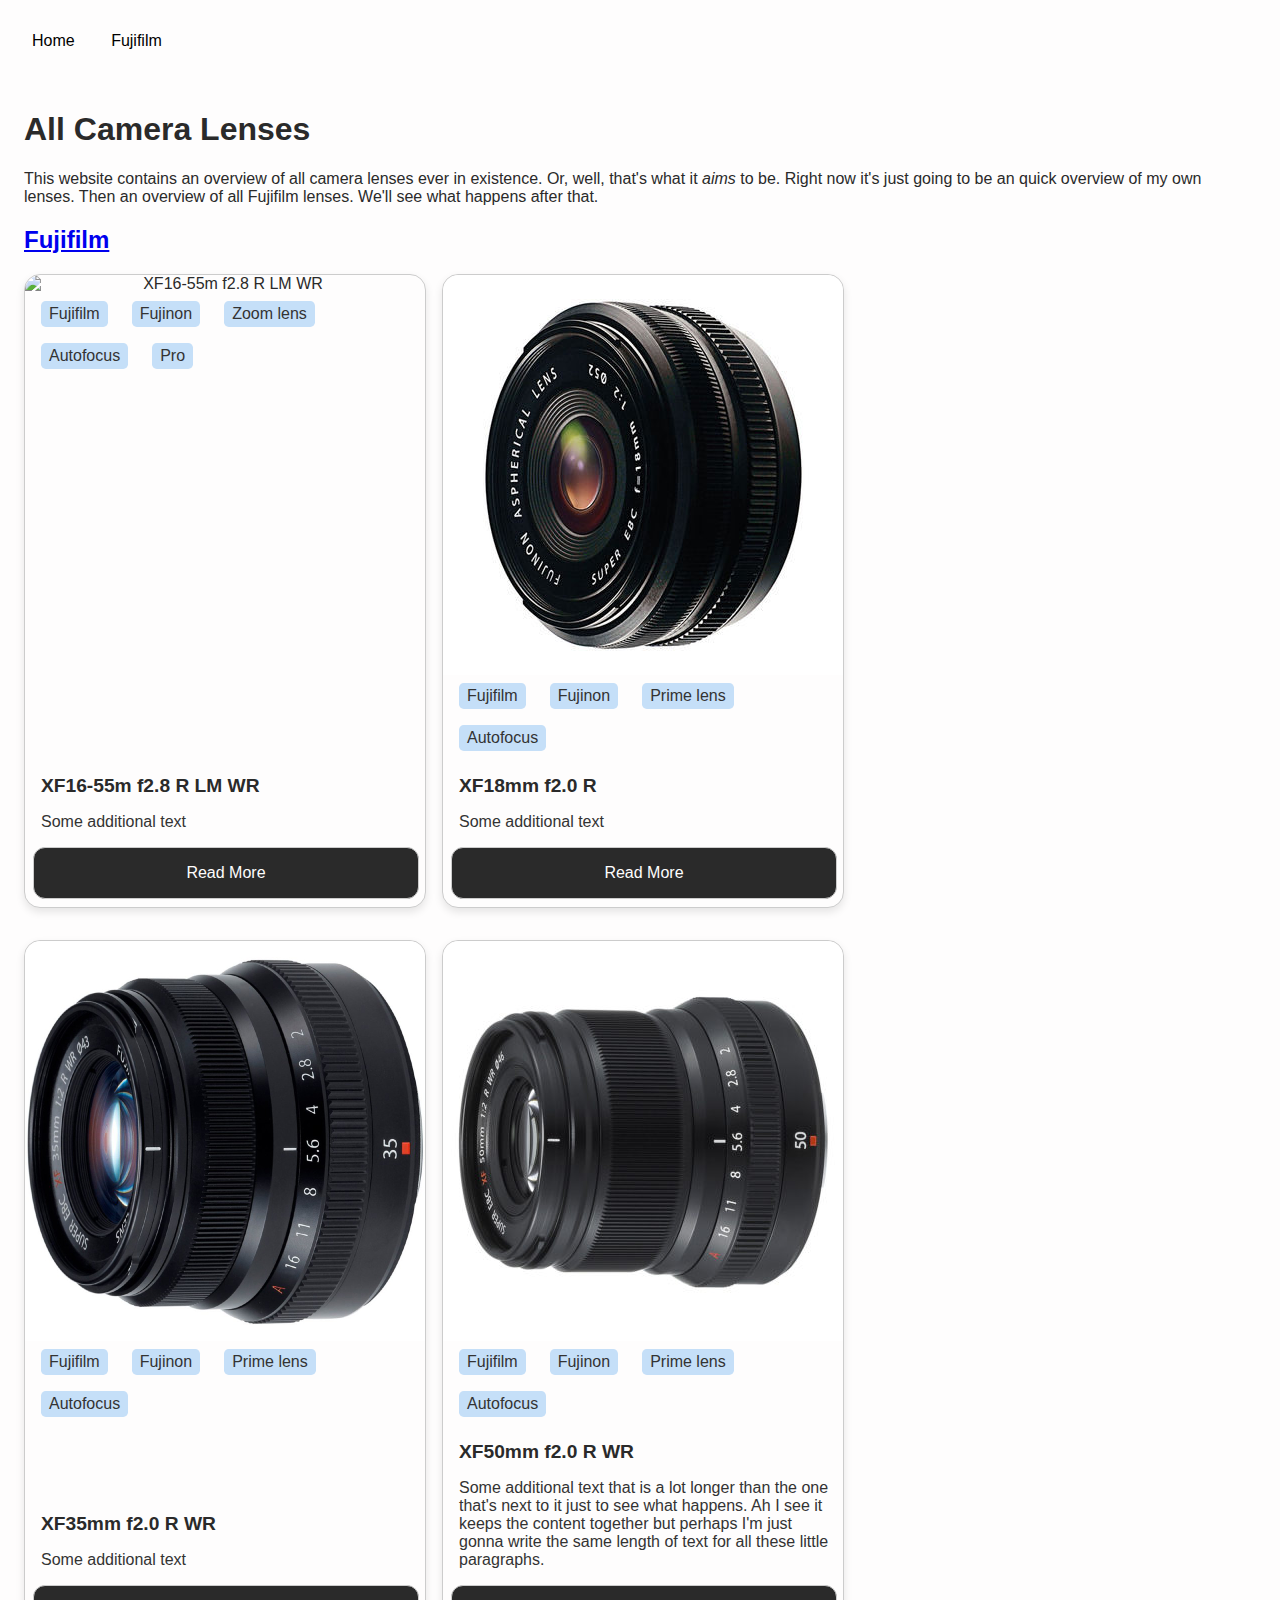
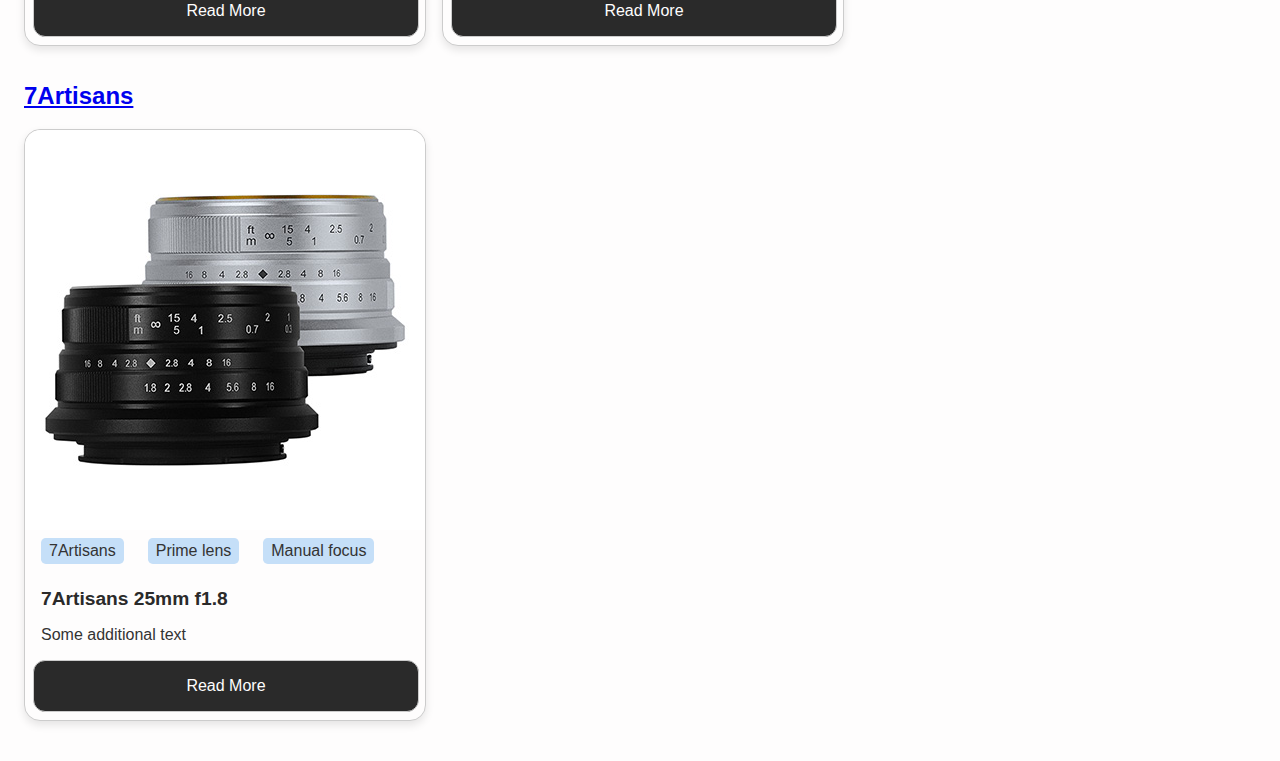
==== commit f82fc6ff: "restructured folders" ====
--- a/index.html
+++ b/index.html
@@ -5,7 +5,7 @@
   <meta charset="UTF-8">
   <meta name="viewport" content="width=device-width, initial-scale=1.0">
   <title>All Camera Lenses</title>
-  <link rel="stylesheet" href="styles.css">
+  <link rel="stylesheet" href="assets/css/styles.css">
 </head>
 
 <body>
@@ -36,14 +36,14 @@
     <div class="card-container">
       <div class="card">
         <img src="assets/images/xf16-55mm-f2-8-r-lm-wr.jpeg" alt="XF16-55m f2.8 R LM WR">
-          <div class="card-tags">
-            <p>Fujifilm</p>
-            <p>Fujinon</p>
-            <p>Zoom lens</p>
-            <p>Autofocus</p>
-            <p>Pro</p>
-          </div>
-          <div class="card-content">
+        <div class="card-tags">
+          <p>Fujifilm</p>
+          <p>Fujinon</p>
+          <p>Zoom lens</p>
+          <p>Autofocus</p>
+          <p>Pro</p>
+        </div>
+        <div class="card-content">
           <h3>XF16-55m f2.8 R LM WR</h3>
           <p>Some additional text</p>
           <a href="fujifilm/xf16-55mm-f2-8-R-LM-WR.html" class="btn">Read More</a>
@@ -52,13 +52,13 @@
       <div class="card">
         <img src="assets/images/xf18mm-f2-0-r.jpeg" alt="XF18mm f2.0 R">
 
-          <div class="card-tags">
-            <p>Fujifilm</p>
-            <p>Fujinon</p>
-            <p>Prime lens</p>
-            <p>Autofocus</p>
-          </div>
-          <div class="card-content">
+        <div class="card-tags">
+          <p>Fujifilm</p>
+          <p>Fujinon</p>
+          <p>Prime lens</p>
+          <p>Autofocus</p>
+        </div>
+        <div class="card-content">
           <h3>XF18mm f2.0 R</h3>
           <p>Some additional text</p>
           <a href="fujifilm/xf18mm-f2-0-R.html" class="btn">Read More</a>
@@ -66,13 +66,13 @@
       </div>
       <div class="card">
         <img src="assets/images/xf35mm-f2-0-r-wr.jpeg" alt="XF35mm f2.0 R WR">
-          <div class="card-tags">
-            <p>Fujifilm</p>
-            <p>Fujinon</p>
-            <p>Prime lens</p>
-            <p>Autofocus</p>
-          </div>
-          <div class="card-content">
+        <div class="card-tags">
+          <p>Fujifilm</p>
+          <p>Fujinon</p>
+          <p>Prime lens</p>
+          <p>Autofocus</p>
+        </div>
+        <div class="card-content">
           <h3>XF35mm f2.0 R WR</h3>
           <p>Some additional text</p>
           <a href="fujifilm/xf35mm-f2-0-R-WR.html" class="btn">Read More</a>
@@ -80,15 +80,15 @@
       </div>
       <div class="card">
         <img src="assets/images/xf50mm-f2-0-r-wr.jpeg" alt="XF50mm f2.0 R WR">
-          <div class="card-tags">
-            <p>Fujifilm</p>
-            <p>Fujinon</p>
-            <p>Prime lens</p>
-            <p>Autofocus</p>
-          </div>
-          <div class="card-content">
+        <div class="card-tags">
+          <p>Fujifilm</p>
+          <p>Fujinon</p>
+          <p>Prime lens</p>
+          <p>Autofocus</p>
+        </div>
+        <div class="card-content">
           <h3>XF50mm f2.0 R WR</h3>
-          <p>Some additional text</p>
+          <p>Some additional text that is a lot longer than the one that's next to it just to see what happens. Ah I see it keeps the content together but perhaps I'm just gonna write the same length of text for all these little paragraphs.</p>
           <a href="fujifilm/xf50mm-f2-0-R-WR.html" class="btn">Read More</a>
         </div>
       </div>
@@ -97,12 +97,12 @@
     <div class="card-container">
       <div class="card">
         <img src="assets/images/7artisans-25mm-f1-8.jpeg" alt="7Artisans 25mm f1.8">
-          <div class="card-tags">
-            <p>7Artisans</p>
-            <p>Prime lens</p>
-            <p>Manual focus</p>
-          </div>
-          <div class="card-content">
+        <div class="card-tags">
+          <p>7Artisans</p>
+          <p>Prime lens</p>
+          <p>Manual focus</p>
+        </div>
+        <div class="card-content">
           <h3>7Artisans 25mm f1.8</h3>
           <p>Some additional text</p>
           <a href="7artisans/7artisans-25mm-f1-8.html" class="btn">Read More</a>
@@ -115,7 +115,7 @@
   </footer>
 
   <!-- Optional: Scripts at the end of the body for better page loading performance -->
-  <script src="script.js"></script>
+  <script src="assets/js/main.js"></script>
 </body>
 
 </html>--- a/assets/css/styles.css
+++ b/assets/css/styles.css
@@ -0,0 +1,237 @@
+/* COLORS AND GOODIES*/
+:root {
+  --primary-color: #466365;
+  /* Soft blue for primary actions */
+  --secondary-color: #c5dff8;
+  /* Light grey for backgrounds or secondary elements */
+  --accent-color: #444444;
+  /* Soft red for accents or highlights */
+  --background-color: #fefdfd;
+  /* White background */
+  --text-color: #2a2a2a;
+  /* Dark greyish blue for primary text */
+  --button-color: #2a2a2a;
+  /* Soft blue, similar to primary for button backgrounds */
+  --button-text-color: #fefdfd;
+  /* White text on buttons */
+}
+
+/* General Body Styles */
+body {
+  background-color: var(--background-color);
+  color: var(--text-color);
+  font-family: Arial, sans-serif;
+}
+
+
+/* NAVIGATION STYLING */
+nav {
+  box-sizing: border-box;
+  padding: 1rem;
+}
+
+nav ul {
+  list-style-type: none;
+  padding: 0;
+}
+
+nav li {
+  display: inline;
+  margin-right: 1rem;
+}
+
+nav a {
+  color: var(--primary-color);
+  padding: 8px;
+  text-decoration: none;
+}
+
+nav a:hover {
+  color: var(--accent-color);
+  text-decoration: underline;
+}
+
+/* Navigation base styles */
+nav ul {
+  list-style-type: none;
+  padding: 0;
+  margin: 0;
+}
+
+nav li {
+  display: inline-block;
+  position: relative;
+}
+
+nav a {
+  text-decoration: none;
+  display: block;
+  padding: 8px;
+  color: #000;
+}
+
+/* Navigation dropdown styling */
+.dropdown-content {
+  display: none;
+  position: absolute;
+  background-color: var(--background-color);
+  min-width: 160px;
+  box-shadow: 0px 0.5rem 1rem 0px rgba(0, 0, 0, 0.2);
+  z-index: 1;
+}
+
+.dropdown-content li {
+  display: block;
+}
+
+.dropdown:hover .dropdown-content {
+  display: block;
+}
+
+.dropdown-content a:hover {
+  background-color: var(--secondary-color);
+}
+
+
+/* MAIN STYLING */
+main {
+  box-sizing: border-box;
+  padding: 1rem;
+}
+
+/* card styling */
+.card-container {
+  width: 100%;
+  display: flex;
+  flex-wrap: wrap;
+  gap: 1rem;
+  justify-content: left;
+}
+
+.card {
+  display: flex;
+  flex-direction: column;
+  width: 100%;
+  /* Mobile first: cards take full width */
+  border: 1px solid #ccc;
+  border-radius: 1rem;
+  text-align: center;
+  background-color: var(--background-color);
+  box-shadow: 0 4px 8px rgba(0, 0, 0, 0.1);
+  margin-bottom: 1rem;
+  /* Add space below each card */
+}
+
+/* CSS for images inside cards */
+.card img {
+  width: 100%;
+  /* Ensures the image is always full width of the card */
+  height: auto;
+  /* Maintains the aspect ratio */
+  border-radius: 1rem 1rem 0 0;
+  /* Rounded corners on top only */
+}
+
+.card-tags {
+  display: flex;
+  /* Aligns the paragraphs horizontally */
+  flex-wrap: wrap;
+  /* Allows items to wrap onto the next line */
+  align-items: flex-start; /* Aligns items to the start of the container */
+  gap: 0;
+  /* Adds some space between each paragraph/label */
+  padding: 0.5rem 0; /* Padding for top and bottom inside the container */
+}
+
+.card-tags p {
+  background-color: var(--secondary-color);
+  color: var(--text-color);
+  padding: .25rem .5rem;
+  /* Adds padding inside each label */
+  border-radius: 0.3rem;
+  /* Rounded corners for the label look */
+  font-size: .75rem;
+  /* Adjust font size as needed */
+  white-space: nowrap;
+  /* Prevents the text from wrapping */
+  margin: 0;
+  margin-right: 0.25rem; /* Right margin for spacing between tags on the same line */
+  /* Initially remove the margin */
+  margin-bottom: 0.1rem;
+  /* Smaller bottom margin to reduce vertical space between rows */
+  flex: 0 0 auto; /* Prevents the tags from growing or shrinking */
+}
+
+.card-content {
+  display: flex;
+  flex-direction: column;
+  justify-content: flex-end;
+  flex-grow: 1;
+  /* Takes up all available space in the flex container */
+}
+
+.card h3 {
+  text-align: left;
+  margin: 0 0.5rem 1rem 1rem;
+  font-size: 1.2rem;
+}
+
+.card p {
+  text-align: left;
+  margin: 0 0.5rem 1rem 1rem;
+  color: #333;
+  font-size: 1rem;
+}
+
+/* Card button styling */
+.card a.btn {
+  margin-top: auto; /* Pushes the button to the bottom if there is space */
+  width: calc(100% - 1rem);
+  /* Full width of the card minus horizontal padding */
+  margin: 0 0.5rem 0.5rem;
+  /* Aligns with the horizontal padding of text */
+  padding: 1rem 0;
+  /* Vertical padding, similar to the text */
+  background-color: var(--button-color);
+  /* No fill */
+  border: 1px solid #ccc;
+  /* Outline that matches the card */
+  border-radius: 0.75rem;
+  /* Matches the card's border-radius */
+  color: var(--button-text-color);
+  /* Button text color */
+  text-align: center;
+  /* Center the text inside the button */
+  text-decoration: none;
+  /* Remove underline from the link */
+  font-size: 1rem;
+  /* Match the text size */
+}
+
+.card a.btn:hover {
+  background-color: var(--accent-color);
+  /* Change to accent color on hover */
+  text-decoration: none;
+  /* Maintain no underline */
+  color: var(--button-text-color);
+  /* Adjust color as needed */
+}
+
+/* Tablet view: max 2 cards per row */
+@media (min-width: 48.063rem) and (max-width: 56.1875rem) {
+
+  /* 769px to 899px if 1rem = 16px */
+  .card {
+    width: calc(50% - 0.5rem);
+  }
+}
+
+/* Desktop view: max 3 cards per row */
+@media (min-width: 56.25rem) {
+
+  /* 900px if 1rem = 16px */
+  .card {
+    width: calc(33.333% - (2rem / 3));
+    max-width: 25rem;
+  }
+}